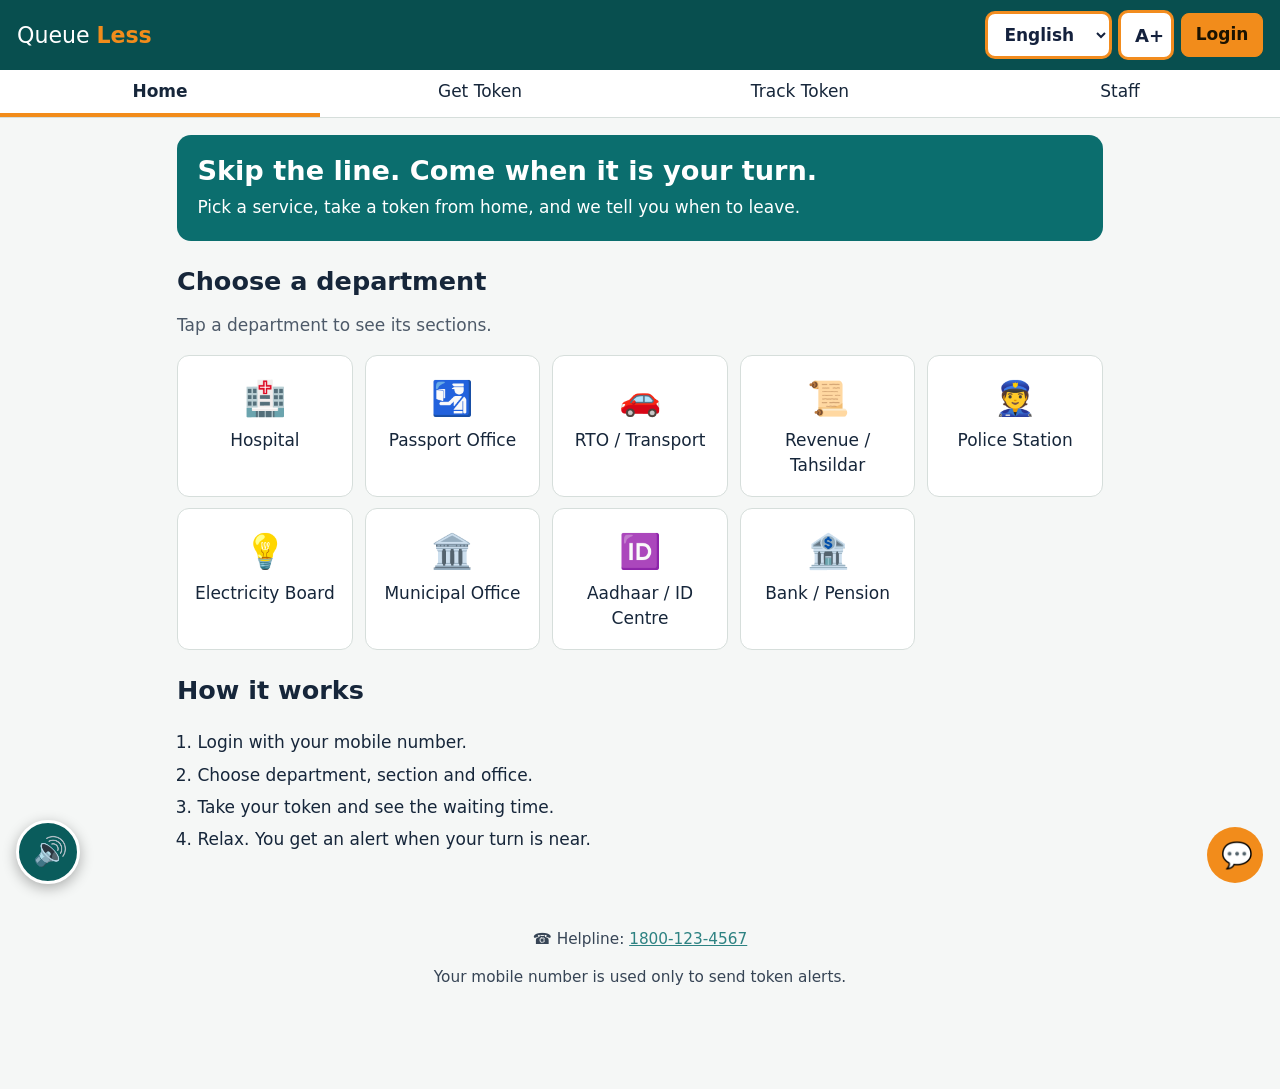
==== index.html @ dd7ee1cf "Rename index (3).html to index.html" ====
<!DOCTYPE html>
<html lang="en">
<head>
<meta charset="UTF-8">
<meta name="viewport" content="width=device-width, initial-scale=1">
<title>QueueLess - Wait Smart</title>
<meta name="description" content="Take a virtual token for government offices and arrive only when your turn is near.">
<link rel="icon" href="assets/icon.svg">
<link rel="stylesheet" href="style.css">
<style>
/* QueueLess visibility fix: language box and A+ button */
.top .tools select#lang{background:#fff!important;color:#14213d!important;border:3px solid #f28c1e!important;border-radius:10px!important;font-weight:700!important;font-size:17px!important;min-height:48px!important;padding:6px 12px!important;opacity:1!important}
#lang option{background:#fff;color:#14213d}
#lang:hover,#lang:focus{box-shadow:0 0 0 4px rgba(242,140,30,.5)}
#fontBtn{background:#fff!important;color:#14213d!important;border:3px solid #f28c1e!important;border-radius:10px!important;font-weight:800!important;font-size:18px!important;min-height:48px!important;min-width:56px!important;opacity:1!important}
#fontBtn:hover{background:#fff4e2!important}
</style>
</head>
<body>
<header class="top">
  <a class="brand" href="#home"><img src="images/logo.png" alt="" onerror="this.remove()"> Queue<b>Less</b></a>
  <div class="tools">
    <select id="lang" aria-label="Language">
      <option value="en">English</option><option value="hi">हिन्दी</option><option value="te">తెలుగు</option>
      <option value="kn">ಕನ್ನಡ</option><option value="ta">தமிழ்</option>
    </select>
    <button id="fontBtn" aria-label="Larger text">A+</button>
    <button id="userBtn" class="primary" data-i18n="login">Login</button>
  </div>
</header>

<nav class="tabs" id="tabs">
  <button data-go="home" class="on" data-i18n="home">Home</button>
  <button data-go="token" data-i18n="token">Get Token</button>
  <button data-go="track" data-i18n="track">Track Token</button>
  <button data-go="staff" data-i18n="staff">Staff</button>
</nav>

<main>
  <!-- LOGIN -->
  <dialog id="loginBox">
    <h2 data-i18n="login">Login</h2>
    <label><span data-i18n="mobile">Mobile number</span>
      <input id="lMobile" type="tel" inputmode="numeric" maxlength="10" placeholder="10-digit number"></label>
    <button id="sendOtp" class="primary" data-i18n="sendOtp">Send OTP</button>
    <div id="otpRow" hidden>
      <label><span data-i18n="otp">Enter OTP</span> <small>(demo: 1234)</small>
        <input id="lOtp" type="tel" inputmode="numeric" maxlength="4"></label>
      <button id="verifyOtp" class="primary" data-i18n="verify">Verify</button>
    </div>
    <p id="loginMsg" class="msg" role="alert"></p>
    <button id="closeLogin" class="ghost" data-i18n="close">Close</button>
  </dialog>

  <!-- HOME -->
  <section id="home" class="page on">
    <div class="hero">
      <div>
        <h1 data-i18n="heroTitle">Skip the line. Come when it is your turn.</h1>
        <p data-i18n="heroSub">Pick a service, take a token from home, and we tell you when to leave.</p>
      </div>
      <img src="images/government.png" alt="" onerror="this.remove()">
    </div>
    <h2 data-i18n="chooseDept">Choose a department</h2>
    <p class="hint" data-i18n="tapDept">Tap a department to see its sections.</p>
    <div id="deptGrid" class="grid"></div>
    <div id="branchPanel" class="panel" hidden>
      <h3 id="branchTitle"></h3>
      <div id="branchList" class="chips"></div>
    </div>
    <h2 data-i18n="steps">How it works</h2>
    <ol class="steps">
      <li data-i18n="s1">Login with your mobile number.</li>
      <li data-i18n="s2">Choose department, section and office.</li>
      <li data-i18n="s3">Take your token and see the waiting time.</li>
      <li data-i18n="s4">Relax. You get an alert when your turn is near.</li>
    </ol>
  </section>

  <!-- GET TOKEN -->
  <section id="token" class="page">
    <h2 data-i18n="token">Get Token</h2>
    <form id="tokenForm" class="form" novalidate>
      <label><span data-i18n="dept">Department</span><select id="fDept" required></select></label>
      <label><span data-i18n="branch">Section</span><select id="fBranch" required></select></label>
      <label><span data-i18n="state">State / UT</span><select id="fState" required></select></label>
      <label><span data-i18n="district">District</span><input id="fDistrict" list="distList" required placeholder="e.g. Rajkot"></label>
      <datalist id="distList"></datalist>
      <label><span data-i18n="office">Office</span><select id="fOffice" required></select></label>
      <label><span data-i18n="name">Full name</span><input id="fName" required autocomplete="name"></label>
      <label><span data-i18n="mobile">Mobile number</span><input id="fMobile" type="tel" inputmode="numeric" maxlength="10" required></label>
      <div id="preview" class="panel" hidden></div>
      <p id="formMsg" class="msg" role="alert"></p>
      <button class="primary big" data-i18n="getToken">Get my token</button>
    </form>
    <div id="ticket" class="ticket" hidden></div>
  </section>

  <!-- TRACK -->
  <section id="track" class="page">
    <h2 data-i18n="track">Track Token</h2>
    <div class="form">
      <label><span data-i18n="tokenNo">Token number</span><input id="tIn" placeholder="HOS-CAR-012"></label>
      <button id="tBtn" class="primary big" data-i18n="track">Track Token</button>
      <p id="tMsg" class="msg" role="alert"></p>
      <div id="myTokens" class="chips"></div>
    </div>
    <div id="tView" class="ticket" hidden></div>
  </section>

  <!-- STAFF -->
  <section id="staff" class="page">
    <h2 data-i18n="staff">Staff dashboard</h2>
    <div id="staffLogin" class="form">
      <label><span>Staff PIN</span> <small>(demo: 4321)</small><input id="pin" type="password" inputmode="numeric" maxlength="4"></label>
      <button id="pinBtn" class="primary" data-i18n="verify">Verify</button>
      <p id="pinMsg" class="msg"></p>
    </div>
    <div id="staffView" hidden>
      <div class="form row">
        <select id="sDept"></select><select id="sBranch"></select>
      </div>
      <div id="sBoard" class="ticket"></div>
    </div>
  </section>
</main>

<footer>
  <p>☎ <span data-i18n="helpline">Helpline</span>: <a href="tel:18001234567">1800-123-4567</a></p>
  <p data-i18n="privacy">Your mobile number is used only to send token alerts.</p>
</footer>

<button id="chatBtn" class="chat" aria-label="Help">💬</button>
<div id="chatBox" class="chatbox" hidden>
  <div id="chatLog"></div>
  <div id="chatQs" class="chips"></div>
</div>
<div id="toast" role="status" aria-live="polite"></div>
<script src="script.js"></script>
<script src="queueless-extras.js"></script>
</body>
</html>
---- style.css ----
:root{--ink:#16263a;--teal:#0b6e6e;--teal-d:#084f4f;--saffron:#f28c1b;--bg:#f5f7f6;--card:#fff;--line:#d6dedb;--ok:#1d7a3e;--bad:#b3261e;--fs:17px}
@media(prefers-color-scheme:dark){:root{--ink:#e8eeee;--bg:#10181c;--card:#18242a;--line:#2d3d44;--teal:#3fb5b0;--teal-d:#2c8f8a}}
*{box-sizing:border-box}
html{font-size:var(--fs)}
body{margin:0;font-family:"Noto Sans","Segoe UI",system-ui,sans-serif;background:var(--bg);color:var(--ink);line-height:1.5}
:focus-visible{outline:3px solid var(--saffron);outline-offset:2px}
.top{display:flex;justify-content:space-between;align-items:center;gap:.5rem;padding:.6rem 1rem;background:var(--teal-d);color:#fff;position:sticky;top:0;z-index:5}
.brand{display:flex;align-items:center;gap:.4rem;color:#fff;text-decoration:none;font-size:1.3rem}
.brand img{height:34px}.brand b{color:var(--saffron)}
.tools{display:flex;gap:.4rem;align-items:center}
button,select,input{font:inherit;color:inherit}
button{cursor:pointer;border:1px solid var(--line);background:var(--card);padding:.5rem .8rem;border-radius:8px;min-height:44px}
button.primary{background:var(--saffron);border-color:var(--saffron);color:#1b1200;font-weight:700}
button.ghost{background:none}
button.big{width:100%;font-size:1.1rem;margin-top:.6rem}
.tabs{display:flex;overflow-x:auto;background:var(--card);border-bottom:1px solid var(--line)}
.tabs button{border:0;border-radius:0;border-bottom:4px solid transparent;background:none;flex:1;white-space:nowrap}
.tabs button.on{border-bottom-color:var(--saffron);font-weight:700}
main{max-width:960px;margin:auto;padding:1rem}
.page{display:none}.page.on{display:block}
.hero{display:flex;align-items:center;gap:1rem;background:var(--teal);color:#fff;padding:1.2rem;border-radius:14px}
.hero h1{margin:0 0 .4rem;font-size:1.6rem;line-height:1.2}.hero p{margin:0}.hero img{max-width:150px;border-radius:10px}
.hint{margin-top:-.5rem;opacity:.75}
.grid{display:grid;grid-template-columns:repeat(auto-fill,minmax(150px,1fr));gap:.7rem}
.dept{display:flex;flex-direction:column;align-items:center;gap:.2rem;padding:1rem .5rem;text-align:center;border-radius:12px;min-height:110px}
.dept span{font-size:2rem}.dept.on{border:2px solid var(--saffron)}
.panel{background:var(--card);border:1px solid var(--line);border-radius:12px;padding:1rem;margin:.8rem 0}
.chips{display:flex;flex-wrap:wrap;gap:.5rem}
.chips button{border-radius:999px}
.steps{padding-left:1.2rem}.steps li{margin:.4rem 0}
.form{background:var(--card);border:1px solid var(--line);border-radius:12px;padding:1rem;display:grid;gap:.8rem;max-width:560px}
.form.row{grid-template-columns:1fr 1fr}
label{display:grid;gap:.25rem;font-weight:600}
input,select{padding:.6rem;border:1px solid var(--line);border-radius:8px;background:var(--bg);min-height:44px;width:100%}
.msg{margin:0;min-height:1.2em;color:var(--bad);font-weight:600}.msg.ok{color:var(--ok)}
.ticket{background:var(--card);border:2px dashed var(--teal);border-radius:14px;padding:1rem;margin-top:1rem;max-width:560px}
.ticket .no{font-size:2.2rem;font-weight:800;color:var(--teal);letter-spacing:.05em}
.stats{display:grid;grid-template-columns:repeat(3,1fr);gap:.5rem;text-align:center;margin:.8rem 0}
.stats div{background:var(--bg);border-radius:10px;padding:.5rem}.stats b{display:block;font-size:1.4rem}
.bar{height:12px;background:var(--line);border-radius:6px;overflow:hidden}.bar i{display:block;height:100%;background:var(--ok);transition:width .6s}
.alert{background:var(--saffron);color:#1b1200;padding:.6rem;border-radius:8px;font-weight:700;margin-top:.6rem}
dialog{border:0;border-radius:14px;padding:1.2rem;width:min(92vw,380px);background:var(--card);color:var(--ink)}
dialog::backdrop{background:#0008}dialog label,dialog button{margin-top:.6rem}
footer{text-align:center;padding:1.5rem 1rem 5rem;opacity:.85;font-size:.9rem}
footer a{color:var(--teal)}
.chat{position:fixed;right:1rem;bottom:1rem;width:56px;height:56px;border-radius:50%;font-size:1.5rem;background:var(--saffron);border:0}
.chatbox{position:fixed;right:1rem;bottom:5rem;width:min(90vw,320px);background:var(--card);border:1px solid var(--line);border-radius:12px;padding:.8rem;z-index:6}
#chatLog{max-height:200px;overflow:auto;margin-bottom:.5rem}#chatLog p{margin:.3rem 0;background:var(--bg);padding:.4rem .6rem;border-radius:8px}
#toast{position:fixed;left:50%;bottom:1.2rem;transform:translateX(-50%);background:var(--ink);color:var(--bg);padding:.6rem 1rem;border-radius:8px;opacity:0;pointer-events:none;transition:opacity .3s;z-index:9}
#toast.show{opacity:1}
.srow{display:flex;justify-content:space-between;gap:.5rem;border-bottom:1px solid var(--line);padding:.4rem 0}
@media(max-width:560px){.hero{flex-direction:column;text-align:center}.form.row{grid-template-columns:1fr}}
@media(prefers-reduced-motion:reduce){*{transition:none!important}}
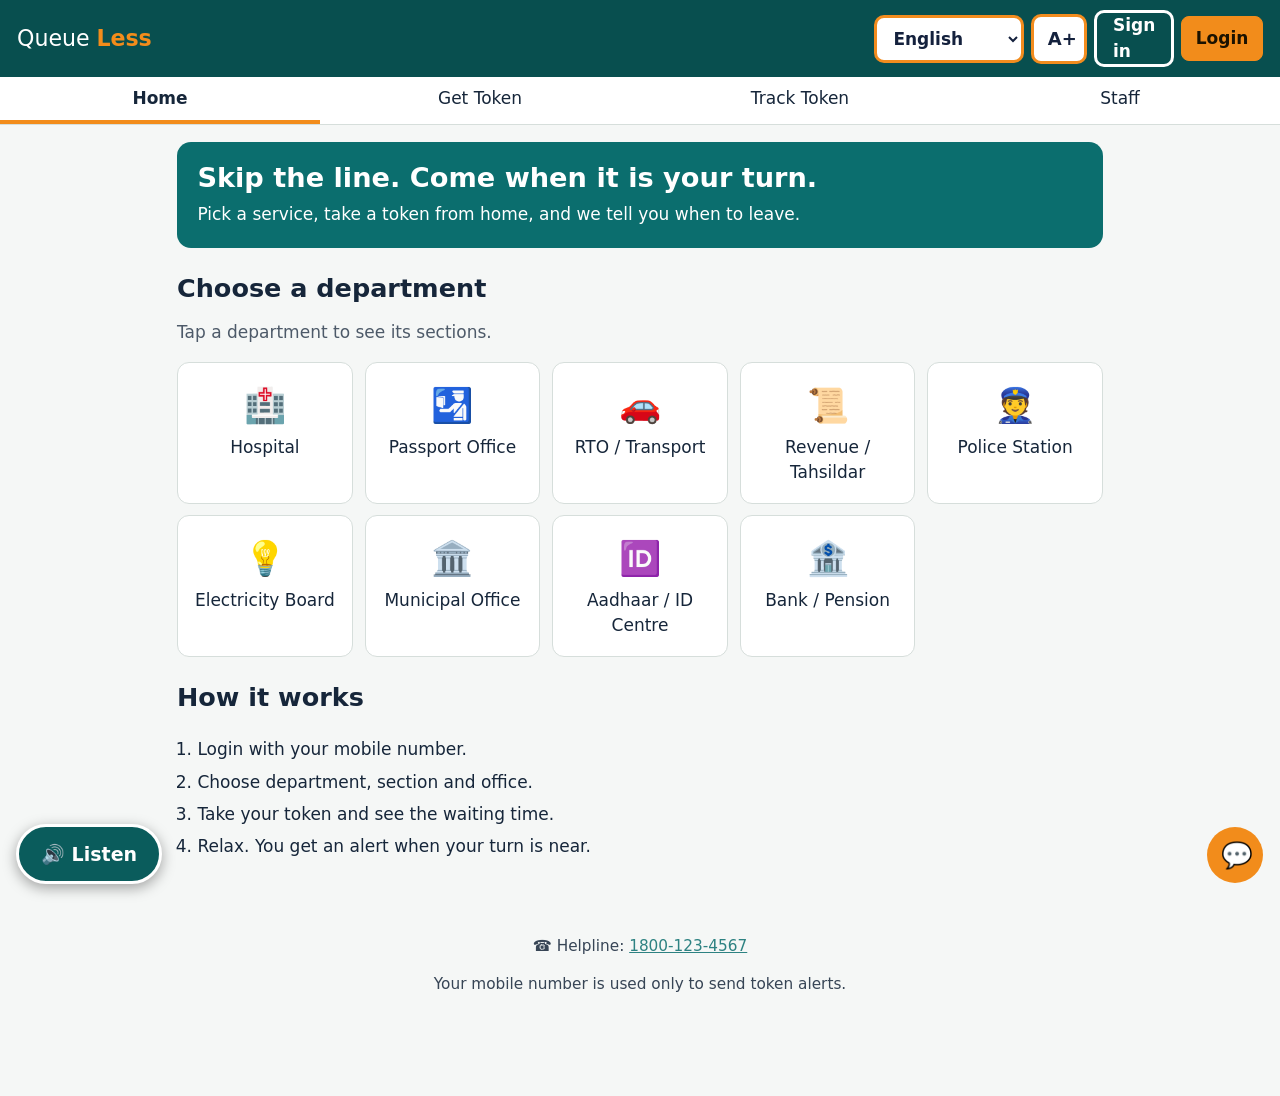
==== commit e5968f69: "Rename index (4).html to index.html" ====
--- a/index.html
+++ b/index.html
@@ -14,6 +14,9 @@
 #lang:hover,#lang:focus{box-shadow:0 0 0 4px rgba(242,140,30,.5)}
 #fontBtn{background:#fff!important;color:#14213d!important;border:3px solid #f28c1e!important;border-radius:10px!important;font-weight:800!important;font-size:18px!important;min-height:48px!important;min-width:56px!important;opacity:1!important}
 #fontBtn:hover{background:#fff4e2!important}
+/* Sign in link */
+#signinLink{display:inline-flex;align-items:center;min-height:48px;padding:0 16px;border:3px solid #fff;border-radius:10px;color:#fff;font-weight:700;font-size:17px;text-decoration:none;background:transparent}
+#signinLink:hover,#signinLink:focus-visible{background:rgba(255,255,255,.18)}
 </style>
 </head>
 <body>
@@ -25,6 +28,7 @@
       <option value="kn">ಕನ್ನಡ</option><option value="ta">தமிழ்</option>
     </select>
     <button id="fontBtn" aria-label="Larger text">A+</button>
+    <a id="signinLink" href="signin.html">Sign in</a>
     <button id="userBtn" class="primary" data-i18n="login">Login</button>
   </div>
 </header>
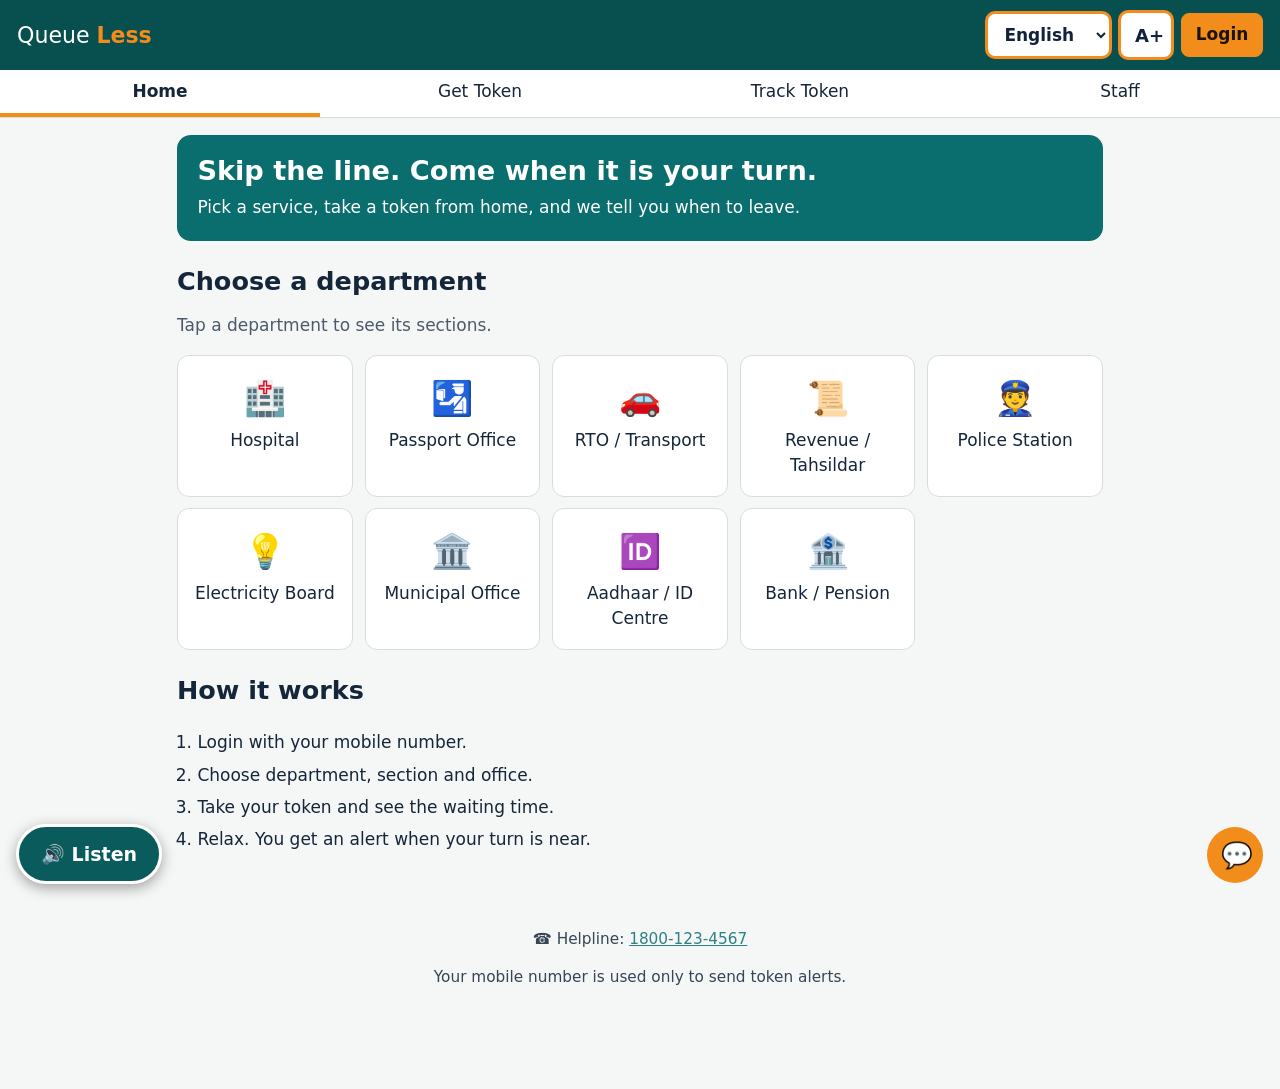
==== commit 5fff0687: "Rename index (3).html to index.html" ====
--- a/index.html
+++ b/index.html
@@ -14,9 +14,6 @@
 #lang:hover,#lang:focus{box-shadow:0 0 0 4px rgba(242,140,30,.5)}
 #fontBtn{background:#fff!important;color:#14213d!important;border:3px solid #f28c1e!important;border-radius:10px!important;font-weight:800!important;font-size:18px!important;min-height:48px!important;min-width:56px!important;opacity:1!important}
 #fontBtn:hover{background:#fff4e2!important}
-/* Sign in link */
-#signinLink{display:inline-flex;align-items:center;min-height:48px;padding:0 16px;border:3px solid #fff;border-radius:10px;color:#fff;font-weight:700;font-size:17px;text-decoration:none;background:transparent}
-#signinLink:hover,#signinLink:focus-visible{background:rgba(255,255,255,.18)}
 </style>
 </head>
 <body>
@@ -28,7 +25,6 @@
       <option value="kn">ಕನ್ನಡ</option><option value="ta">தமிழ்</option>
     </select>
     <button id="fontBtn" aria-label="Larger text">A+</button>
-    <a id="signinLink" href="signin.html">Sign in</a>
     <button id="userBtn" class="primary" data-i18n="login">Login</button>
   </div>
 </header>
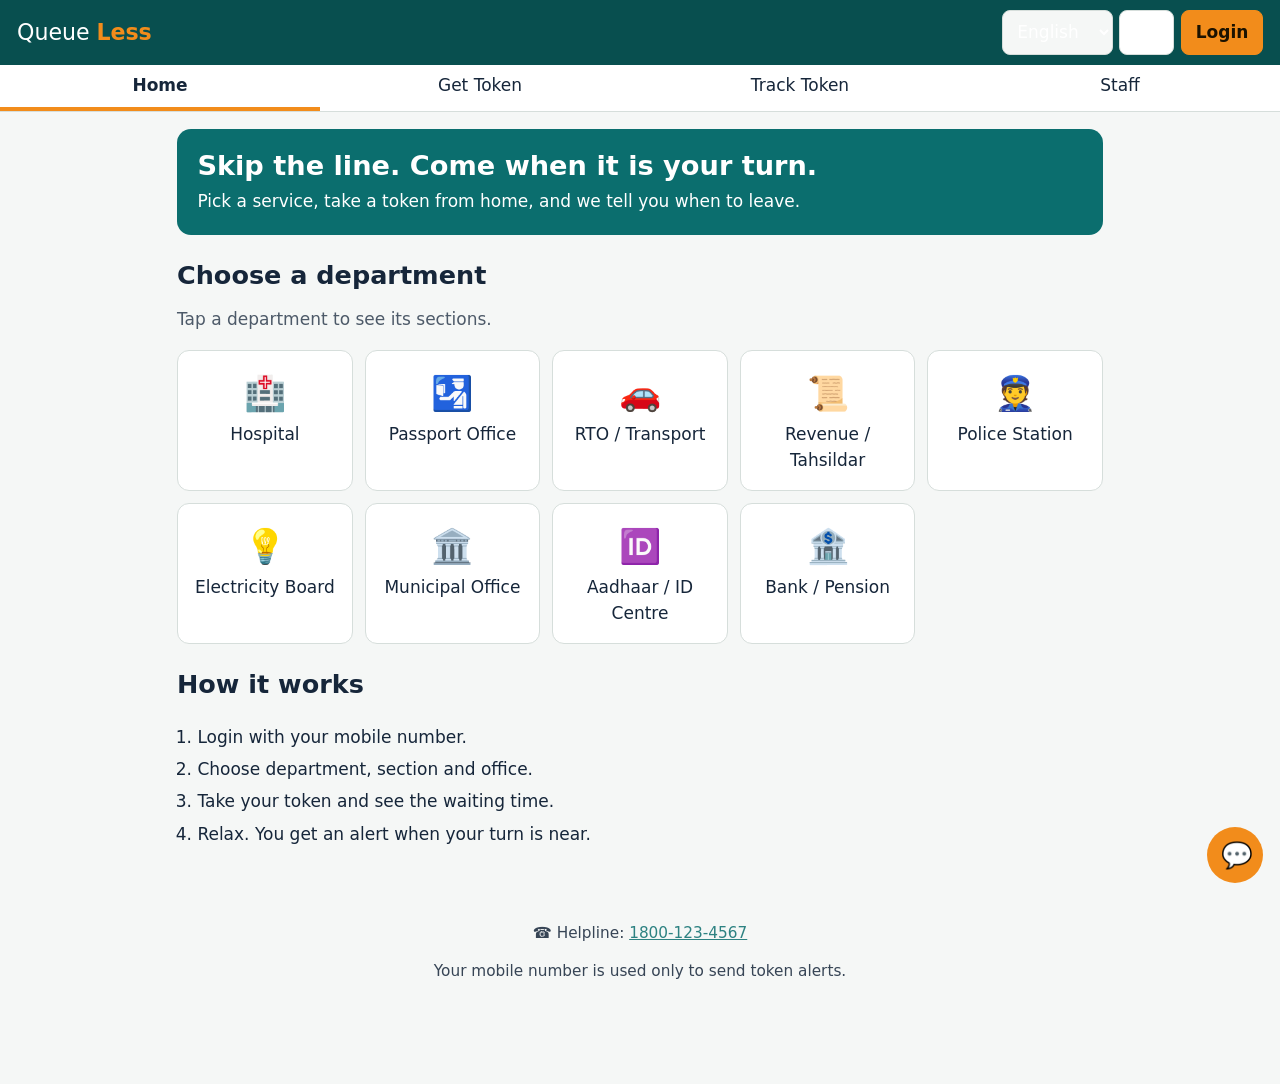
==== commit ff35395a: "Rename index (1).html to index.html" ====
--- a/index.html
+++ b/index.html
@@ -7,14 +7,6 @@
 <meta name="description" content="Take a virtual token for government offices and arrive only when your turn is near.">
 <link rel="icon" href="assets/icon.svg">
 <link rel="stylesheet" href="style.css">
-<style>
-/* QueueLess visibility fix: language box and A+ button */
-.top .tools select#lang{background:#fff!important;color:#14213d!important;border:3px solid #f28c1e!important;border-radius:10px!important;font-weight:700!important;font-size:17px!important;min-height:48px!important;padding:6px 12px!important;opacity:1!important}
-#lang option{background:#fff;color:#14213d}
-#lang:hover,#lang:focus{box-shadow:0 0 0 4px rgba(242,140,30,.5)}
-#fontBtn{background:#fff!important;color:#14213d!important;border:3px solid #f28c1e!important;border-radius:10px!important;font-weight:800!important;font-size:18px!important;min-height:48px!important;min-width:56px!important;opacity:1!important}
-#fontBtn:hover{background:#fff4e2!important}
-</style>
 </head>
 <body>
 <header class="top">
@@ -137,6 +129,5 @@
 </div>
 <div id="toast" role="status" aria-live="polite"></div>
 <script src="script.js"></script>
-<script src="queueless-extras.js"></script>
 </body>
 </html>
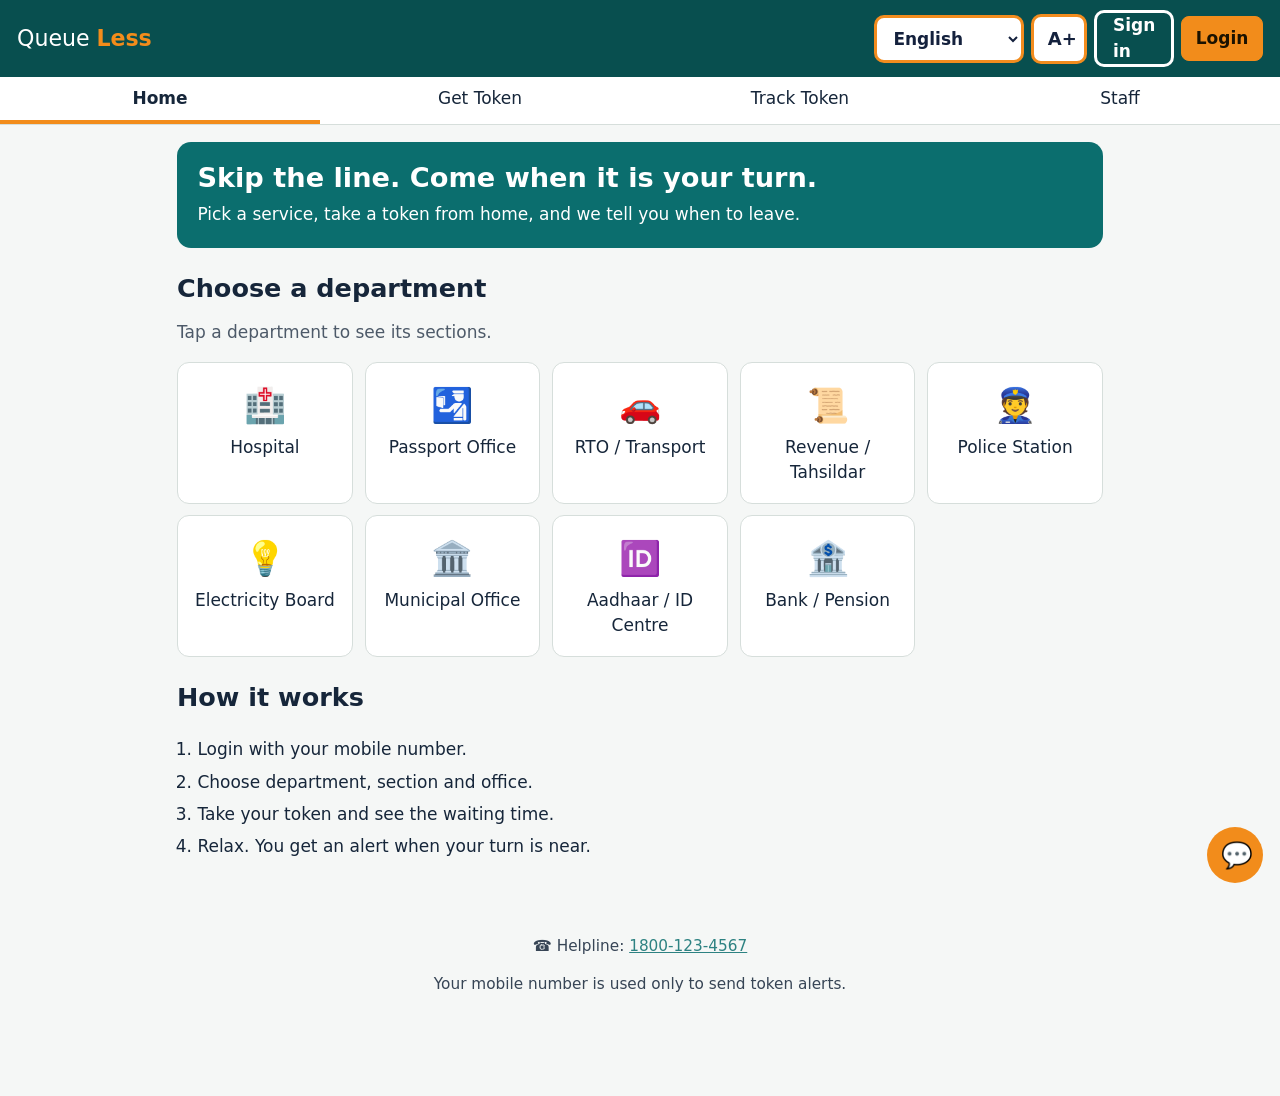
==== commit b71dfe2b: "Rename index (5).html to index.html" ====
--- a/index.html
+++ b/index.html
@@ -7,6 +7,17 @@
 <meta name="description" content="Take a virtual token for government offices and arrive only when your turn is near.">
 <link rel="icon" href="assets/icon.svg">
 <link rel="stylesheet" href="style.css">
+<style>
+/* QueueLess visibility fix: language box and A+ button */
+.top .tools select#lang{background:#fff!important;color:#14213d!important;border:3px solid #f28c1e!important;border-radius:10px!important;font-weight:700!important;font-size:17px!important;min-height:48px!important;padding:6px 12px!important;opacity:1!important}
+#lang option{background:#fff;color:#14213d}
+#lang:hover,#lang:focus{box-shadow:0 0 0 4px rgba(242,140,30,.5)}
+#fontBtn{background:#fff!important;color:#14213d!important;border:3px solid #f28c1e!important;border-radius:10px!important;font-weight:800!important;font-size:18px!important;min-height:48px!important;min-width:56px!important;opacity:1!important}
+#fontBtn:hover{background:#fff4e2!important}
+/* Sign in link */
+#signinLink{display:inline-flex;align-items:center;min-height:48px;padding:0 16px;border:3px solid #fff;border-radius:10px;color:#fff;font-weight:700;font-size:17px;text-decoration:none;background:transparent}
+#signinLink:hover,#signinLink:focus-visible{background:rgba(255,255,255,.18)}
+</style>
 </head>
 <body>
 <header class="top">
@@ -17,6 +28,7 @@
       <option value="kn">ಕನ್ನಡ</option><option value="ta">தமிழ்</option>
     </select>
     <button id="fontBtn" aria-label="Larger text">A+</button>
+    <a id="signinLink" href="signin.html">Sign in</a>
     <button id="userBtn" class="primary" data-i18n="login">Login</button>
   </div>
 </header>
@@ -129,5 +141,6 @@
 </div>
 <div id="toast" role="status" aria-live="polite"></div>
 <script src="script.js"></script>
+<script src="queueless-extras.js"></script>
 </body>
 </html>
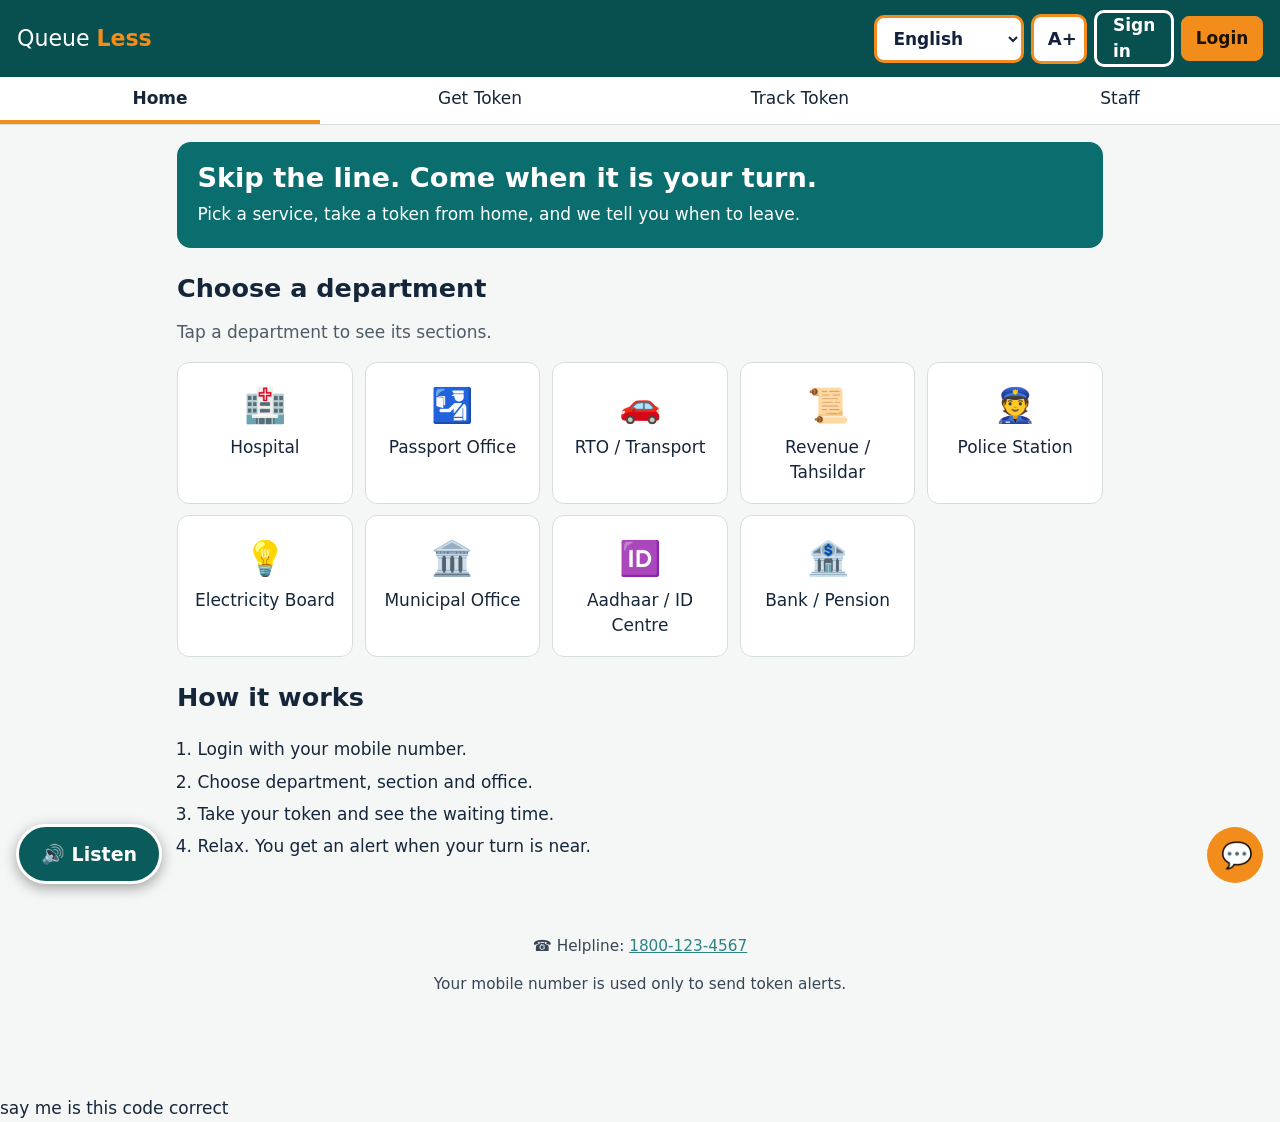
==== commit 6890376b: "Create index.html" ====
--- a/index.html
+++ b/index.html
@@ -1,146 +1,146 @@
-<!DOCTYPE html>
-<html lang="en">
-<head>
-<meta charset="UTF-8">
-<meta name="viewport" content="width=device-width, initial-scale=1">
-<title>QueueLess - Wait Smart</title>
-<meta name="description" content="Take a virtual token for government offices and arrive only when your turn is near.">
-<link rel="icon" href="assets/icon.svg">
-<link rel="stylesheet" href="style.css">
-<style>
-/* QueueLess visibility fix: language box and A+ button */
-.top .tools select#lang{background:#fff!important;color:#14213d!important;border:3px solid #f28c1e!important;border-radius:10px!important;font-weight:700!important;font-size:17px!important;min-height:48px!important;padding:6px 12px!important;opacity:1!important}
-#lang option{background:#fff;color:#14213d}
-#lang:hover,#lang:focus{box-shadow:0 0 0 4px rgba(242,140,30,.5)}
-#fontBtn{background:#fff!important;color:#14213d!important;border:3px solid #f28c1e!important;border-radius:10px!important;font-weight:800!important;font-size:18px!important;min-height:48px!important;min-width:56px!important;opacity:1!important}
-#fontBtn:hover{background:#fff4e2!important}
-/* Sign in link */
-#signinLink{display:inline-flex;align-items:center;min-height:48px;padding:0 16px;border:3px solid #fff;border-radius:10px;color:#fff;font-weight:700;font-size:17px;text-decoration:none;background:transparent}
-#signinLink:hover,#signinLink:focus-visible{background:rgba(255,255,255,.18)}
-</style>
-</head>
-<body>
-<header class="top">
-  <a class="brand" href="#home"><img src="images/logo.png" alt="" onerror="this.remove()"> Queue<b>Less</b></a>
-  <div class="tools">
-    <select id="lang" aria-label="Language">
-      <option value="en">English</option><option value="hi">हिन्दी</option><option value="te">తెలుగు</option>
-      <option value="kn">ಕನ್ನಡ</option><option value="ta">தமிழ்</option>
-    </select>
-    <button id="fontBtn" aria-label="Larger text">A+</button>
-    <a id="signinLink" href="signin.html">Sign in</a>
-    <button id="userBtn" class="primary" data-i18n="login">Login</button>
-  </div>
-</header>
-
-<nav class="tabs" id="tabs">
-  <button data-go="home" class="on" data-i18n="home">Home</button>
-  <button data-go="token" data-i18n="token">Get Token</button>
-  <button data-go="track" data-i18n="track">Track Token</button>
-  <button data-go="staff" data-i18n="staff">Staff</button>
-</nav>
-
-<main>
-  <!-- LOGIN -->
-  <dialog id="loginBox">
-    <h2 data-i18n="login">Login</h2>
-    <label><span data-i18n="mobile">Mobile number</span>
-      <input id="lMobile" type="tel" inputmode="numeric" maxlength="10" placeholder="10-digit number"></label>
-    <button id="sendOtp" class="primary" data-i18n="sendOtp">Send OTP</button>
-    <div id="otpRow" hidden>
-      <label><span data-i18n="otp">Enter OTP</span> <small>(demo: 1234)</small>
-        <input id="lOtp" type="tel" inputmode="numeric" maxlength="4"></label>
-      <button id="verifyOtp" class="primary" data-i18n="verify">Verify</button>
-    </div>
-    <p id="loginMsg" class="msg" role="alert"></p>
-    <button id="closeLogin" class="ghost" data-i18n="close">Close</button>
-  </dialog>
-
-  <!-- HOME -->
-  <section id="home" class="page on">
-    <div class="hero">
-      <div>
-        <h1 data-i18n="heroTitle">Skip the line. Come when it is your turn.</h1>
-        <p data-i18n="heroSub">Pick a service, take a token from home, and we tell you when to leave.</p>
-      </div>
-      <img src="images/government.png" alt="" onerror="this.remove()">
-    </div>
-    <h2 data-i18n="chooseDept">Choose a department</h2>
-    <p class="hint" data-i18n="tapDept">Tap a department to see its sections.</p>
-    <div id="deptGrid" class="grid"></div>
-    <div id="branchPanel" class="panel" hidden>
-      <h3 id="branchTitle"></h3>
-      <div id="branchList" class="chips"></div>
-    </div>
-    <h2 data-i18n="steps">How it works</h2>
-    <ol class="steps">
-      <li data-i18n="s1">Login with your mobile number.</li>
-      <li data-i18n="s2">Choose department, section and office.</li>
-      <li data-i18n="s3">Take your token and see the waiting time.</li>
-      <li data-i18n="s4">Relax. You get an alert when your turn is near.</li>
-    </ol>
-  </section>
-
-  <!-- GET TOKEN -->
-  <section id="token" class="page">
-    <h2 data-i18n="token">Get Token</h2>
-    <form id="tokenForm" class="form" novalidate>
-      <label><span data-i18n="dept">Department</span><select id="fDept" required></select></label>
-      <label><span data-i18n="branch">Section</span><select id="fBranch" required></select></label>
-      <label><span data-i18n="state">State / UT</span><select id="fState" required></select></label>
-      <label><span data-i18n="district">District</span><input id="fDistrict" list="distList" required placeholder="e.g. Rajkot"></label>
-      <datalist id="distList"></datalist>
-      <label><span data-i18n="office">Office</span><select id="fOffice" required></select></label>
-      <label><span data-i18n="name">Full name</span><input id="fName" required autocomplete="name"></label>
-      <label><span data-i18n="mobile">Mobile number</span><input id="fMobile" type="tel" inputmode="numeric" maxlength="10" required></label>
-      <div id="preview" class="panel" hidden></div>
-      <p id="formMsg" class="msg" role="alert"></p>
-      <button class="primary big" data-i18n="getToken">Get my token</button>
-    </form>
-    <div id="ticket" class="ticket" hidden></div>
-  </section>
-
-  <!-- TRACK -->
-  <section id="track" class="page">
-    <h2 data-i18n="track">Track Token</h2>
-    <div class="form">
-      <label><span data-i18n="tokenNo">Token number</span><input id="tIn" placeholder="HOS-CAR-012"></label>
-      <button id="tBtn" class="primary big" data-i18n="track">Track Token</button>
-      <p id="tMsg" class="msg" role="alert"></p>
-      <div id="myTokens" class="chips"></div>
-    </div>
-    <div id="tView" class="ticket" hidden></div>
-  </section>
-
-  <!-- STAFF -->
-  <section id="staff" class="page">
-    <h2 data-i18n="staff">Staff dashboard</h2>
-    <div id="staffLogin" class="form">
-      <label><span>Staff PIN</span> <small>(demo: 4321)</small><input id="pin" type="password" inputmode="numeric" maxlength="4"></label>
-      <button id="pinBtn" class="primary" data-i18n="verify">Verify</button>
-      <p id="pinMsg" class="msg"></p>
-    </div>
-    <div id="staffView" hidden>
-      <div class="form row">
-        <select id="sDept"></select><select id="sBranch"></select>
-      </div>
-      <div id="sBoard" class="ticket"></div>
-    </div>
-  </section>
-</main>
-
-<footer>
-  <p>☎ <span data-i18n="helpline">Helpline</span>: <a href="tel:18001234567">1800-123-4567</a></p>
-  <p data-i18n="privacy">Your mobile number is used only to send token alerts.</p>
-</footer>
-
-<button id="chatBtn" class="chat" aria-label="Help">💬</button>
-<div id="chatBox" class="chatbox" hidden>
-  <div id="chatLog"></div>
-  <div id="chatQs" class="chips"></div>
-</div>
-<div id="toast" role="status" aria-live="polite"></div>
-<script src="script.js"></script>
-<script src="queueless-extras.js"></script>
-</body>
-</html>
+<!DOCTYPE html> 
+<html lang="en"> 
+<head> 
+<meta charset="UTF-8"> 
+<meta name="viewport" content="width=device-width, initial-scale=1"> 
+<title>QueueLess - Wait Smart</title> 
+<meta name="description" content="Take a virtual token for government offices and arrive only when your turn is near."> 
+<link rel="icon" href="assets/icon.svg"> 
+<link rel="stylesheet" href="style.css"> 
+<style> 
+/* QueueLess visibility fix: language box and A+ button */ 
+.top .tools select#lang{background:#fff!important;color:#14213d!important;border:3px solid #f28c1e!important;border-radius:10px!important;font-weight:700!important;font-size:17px!important;min-height:48px!important;padding:6px 12px!important;opacity:1!important} 
+#lang option{background:#fff;color:#14213d} 
+#lang:hover,#lang:focus{box-shadow:0 0 0 4px rgba(242,140,30,.5)} 
+#fontBtn{background:#fff!important;color:#14213d!important;border:3px solid #f28c1e!important;border-radius:10px!important;font-weight:800!important;font-size:18px!important;min-height:48px!important;min-width:56px!important;opacity:1!important} 
+#fontBtn:hover{background:#fff4e2!important} 
+/* Sign in link */ 
+#signinLink{display:inline-flex;align-items:center;min-height:48px;padding:0 16px;border:3px solid #fff;border-radius:10px;color:#fff;font-weight:700;font-size:17px;text-decoration:none;background:transparent} 
+#signinLink:hover,#signinLink:focus-visible{background:rgba(255,255,255,.18)} 
+</style> 
+</head> 
+<body> 
+<header class="top"> 
+  <a class="brand" href="#home"><img src="images/logo.png" alt="" onerror="this.remove()"> Queue<b>Less</b></a> 
+  <div class="tools"> 
+    <select id="lang" aria-label="Language"> 
+      <option value="en">English</option><option value="hi">हिन्दी</option><option value="te">తెలుగు</option> 
+      <option value="kn">ಕನ್ನಡ</option><option value="ta">தமிழ்</option> 
+    </select> 
+    <button id="fontBtn" aria-label="Larger text">A+</button> 
+    <a id="signinLink" href="signin.html">Sign in</a> 
+    <button id="userBtn" class="primary" data-i18n="login">Login</button> 
+  </div> 
+</header> 
+ 
+<nav class="tabs" id="tabs"> 
+  <button data-go="home" class="on" data-i18n="home">Home</button> 
+  <button data-go="token" data-i18n="token">Get Token</button> 
+  <button data-go="track" data-i18n="track">Track Token</button> 
+  <button data-go="staff" data-i18n="staff">Staff</button> 
+</nav> 
+ 
+<main> 
+  <!-- LOGIN --> 
+  <dialog id="loginBox"> 
+    <h2 data-i18n="login">Login</h2> 
+    <label><span data-i18n="mobile">Mobile number</span> 
+      <input id="lMobile" type="tel" inputmode="numeric" maxlength="10" placeholder="10-digit number"></label> 
+    <button id="sendOtp" class="primary" data-i18n="sendOtp">Send OTP</button> 
+    <div id="otpRow" hidden> 
+      <label><span data-i18n="otp">Enter OTP</span> <small>(demo: 1234)</small> 
+        <input id="lOtp" type="tel" inputmode="numeric" maxlength="4"></label> 
+      <button id="verifyOtp" class="primary" data-i18n="verify">Verify</button> 
+    </div> 
+    <p id="loginMsg" class="msg" role="alert"></p> 
+    <button id="closeLogin" class="ghost" data-i18n="close">Close</button> 
+  </dialog> 
+ 
+  <!-- HOME --> 
+  <section id="home" class="page on"> 
+    <div class="hero"> 
+      <div> 
+        <h1 data-i18n="heroTitle">Skip the line. Come when it is your turn.</h1> 
+        <p data-i18n="heroSub">Pick a service, take a token from home, and we tell you when to leave.</p> 
+      </div> 
+      <img src="images/government.png" alt="" onerror="this.remove()"> 
+    </div> 
+    <h2 data-i18n="chooseDept">Choose a department</h2> 
+    <p class="hint" data-i18n="tapDept">Tap a department to see its sections.</p> 
+    <div id="deptGrid" class="grid"></div> 
+    <div id="branchPanel" class="panel" hidden> 
+      <h3 id="branchTitle"></h3> 
+      <div id="branchList" class="chips"></div> 
+    </div> 
+    <h2 data-i18n="steps">How it works</h2> 
+    <ol class="steps"> 
+      <li data-i18n="s1">Login with your mobile number.</li> 
+      <li data-i18n="s2">Choose department, section and office.</li> 
+      <li data-i18n="s3">Take your token and see the waiting time.</li> 
+      <li data-i18n="s4">Relax. You get an alert when your turn is near.</li> 
+    </ol> 
+  </section> 
+ 
+  <!-- GET TOKEN --> 
+  <section id="token" class="page"> 
+    <h2 data-i18n="token">Get Token</h2> 
+    <form id="tokenForm" class="form" novalidate> 
+      <label><span data-i18n="dept">Department</span><select id="fDept" required></select></label> 
+      <label><span data-i18n="branch">Section</span><select id="fBranch" required></select></label> 
+      <label><span data-i18n="state">State / UT</span><select id="fState" required></select></label> 
+      <label><span data-i18n="district">District</span><input id="fDistrict" list="distList" required placeholder="e.g. Rajkot"></label> 
+      <datalist id="distList"></datalist> 
+      <label><span data-i18n="office">Office</span><select id="fOffice" required></select></label> 
+      <label><span data-i18n="name">Full name</span><input id="fName" required autocomplete="name"></label> 
+      <label><span data-i18n="mobile">Mobile number</span><input id="fMobile" type="tel" inputmode="numeric" maxlength="10" required></label> 
+      <div id="preview" class="panel" hidden></div> 
+      <p id="formMsg" class="msg" role="alert"></p> 
+      <button class="primary big" data-i18n="getToken">Get my token</button> 
+    </form> 
+    <div id="ticket" class="ticket" hidden></div> 
+  </section> 
+ 
+  <!-- TRACK --> 
+  <section id="track" class="page"> 
+    <h2 data-i18n="track">Track Token</h2> 
+    <div class="form"> 
+      <label><span data-i18n="tokenNo">Token number</span><input id="tIn" placeholder="HOS-CAR-012"></label> 
+      <button id="tBtn" class="primary big" data-i18n="track">Track Token</button> 
+      <p id="tMsg" class="msg" role="alert"></p> 
+      <div id="myTokens" class="chips"></div> 
+    </div> 
+    <div id="tView" class="ticket" hidden></div> 
+  </section> 
+ 
+  <!-- STAFF --> 
+  <section id="staff" class="page"> 
+    <h2 data-i18n="staff">Staff dashboard</h2> 
+    <div id="staffLogin" class="form"> 
+      <label><span>Staff PIN</span> <small>(demo: 4321)</small><input id="pin" type="password" inputmode="numeric" maxlength="4"></label> 
+      <button id="pinBtn" class="primary" data-i18n="verify">Verify</button> 
+      <p id="pinMsg" class="msg"></p> 
+    </div> 
+    <div id="staffView" hidden> 
+      <div class="form row"> 
+        <select id="sDept"></select><select id="sBranch"></select> 
+      </div> 
+      <div id="sBoard" class="ticket"></div> 
+    </div> 
+  </section> 
+</main> 
+ 
+<footer> 
+  <p>☎ <span data-i18n="helpline">Helpline</span>: <a href="tel:18001234567">1800-123-4567</a></p> 
+  <p data-i18n="privacy">Your mobile number is used only to send token alerts.</p> 
+</footer> 
+ 
+<button id="chatBtn" class="chat" aria-label="Help">💬</button> 
+<div id="chatBox" class="chatbox" hidden> 
+  <div id="chatLog"></div> 
+  <div id="chatQs" class="chips"></div> 
+</div> 
+<div id="toast" role="status" aria-live="polite"></div> 
+<script src="script.js"></script> 
+<script src="queueless-extras.js"></script> 
+</body> 
+</html> say me is this code correct
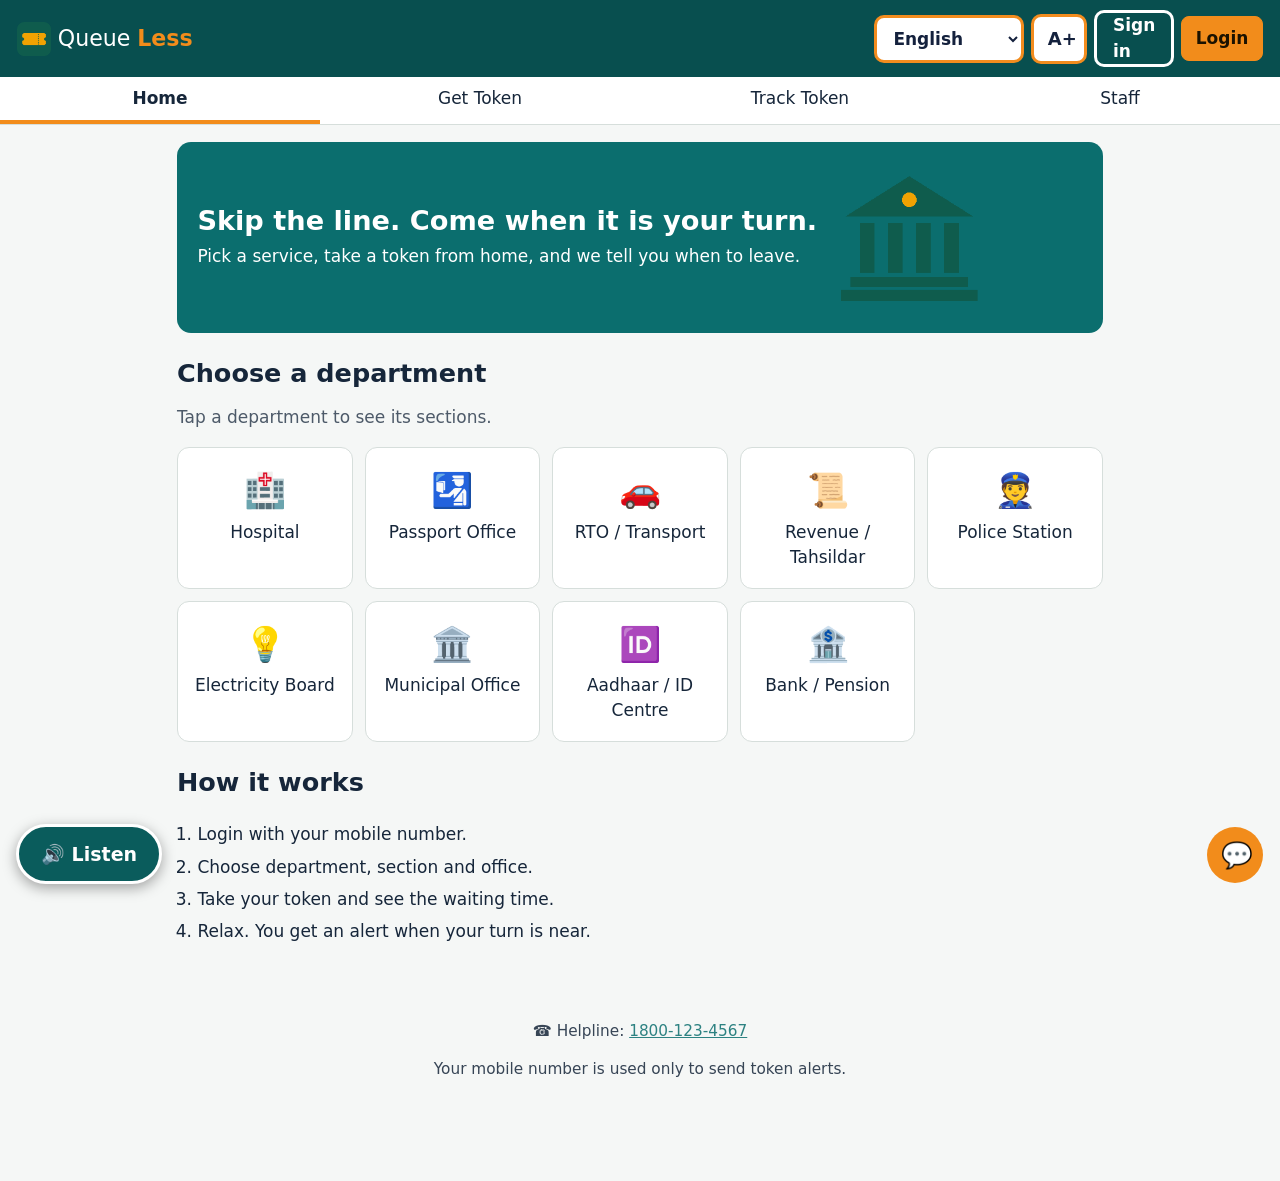
==== commit 5dabe3da: "Update index.html" ====
--- a/index.html
+++ b/index.html
@@ -5,7 +5,7 @@
 <meta name="viewport" content="width=device-width, initial-scale=1"> 
 <title>QueueLess - Wait Smart</title> 
 <meta name="description" content="Take a virtual token for government offices and arrive only when your turn is near."> 
-<link rel="icon" href="assets/icon.svg"> 
+<link rel="icon" href="icon.svg"> 
 <link rel="stylesheet" href="style.css"> 
 <style> 
 /* QueueLess visibility fix: language box and A+ button */ 
@@ -21,7 +21,7 @@
 </head> 
 <body> 
 <header class="top"> 
-  <a class="brand" href="#home"><img src="images/logo.png" alt="" onerror="this.remove()"> Queue<b>Less</b></a> 
+  <a class="brand" href="#home"><img src="logo.png" alt="" onerror="this.remove()"> Queue<b>Less</b></a> 
   <div class="tools"> 
     <select id="lang" aria-label="Language"> 
       <option value="en">English</option><option value="hi">हिन्दी</option><option value="te">తెలుగు</option> 
@@ -63,7 +63,7 @@
         <h1 data-i18n="heroTitle">Skip the line. Come when it is your turn.</h1> 
         <p data-i18n="heroSub">Pick a service, take a token from home, and we tell you when to leave.</p> 
       </div> 
-      <img src="images/government.png" alt="" onerror="this.remove()"> 
+      <img src="government.png" alt="" onerror="this.remove()">
     </div> 
     <h2 data-i18n="chooseDept">Choose a department</h2> 
     <p class="hint" data-i18n="tapDept">Tap a department to see its sections.</p> 
@@ -143,4 +143,4 @@
 <script src="script.js"></script> 
 <script src="queueless-extras.js"></script> 
 </body> 
-</html> say me is this code correct
+</html> 
